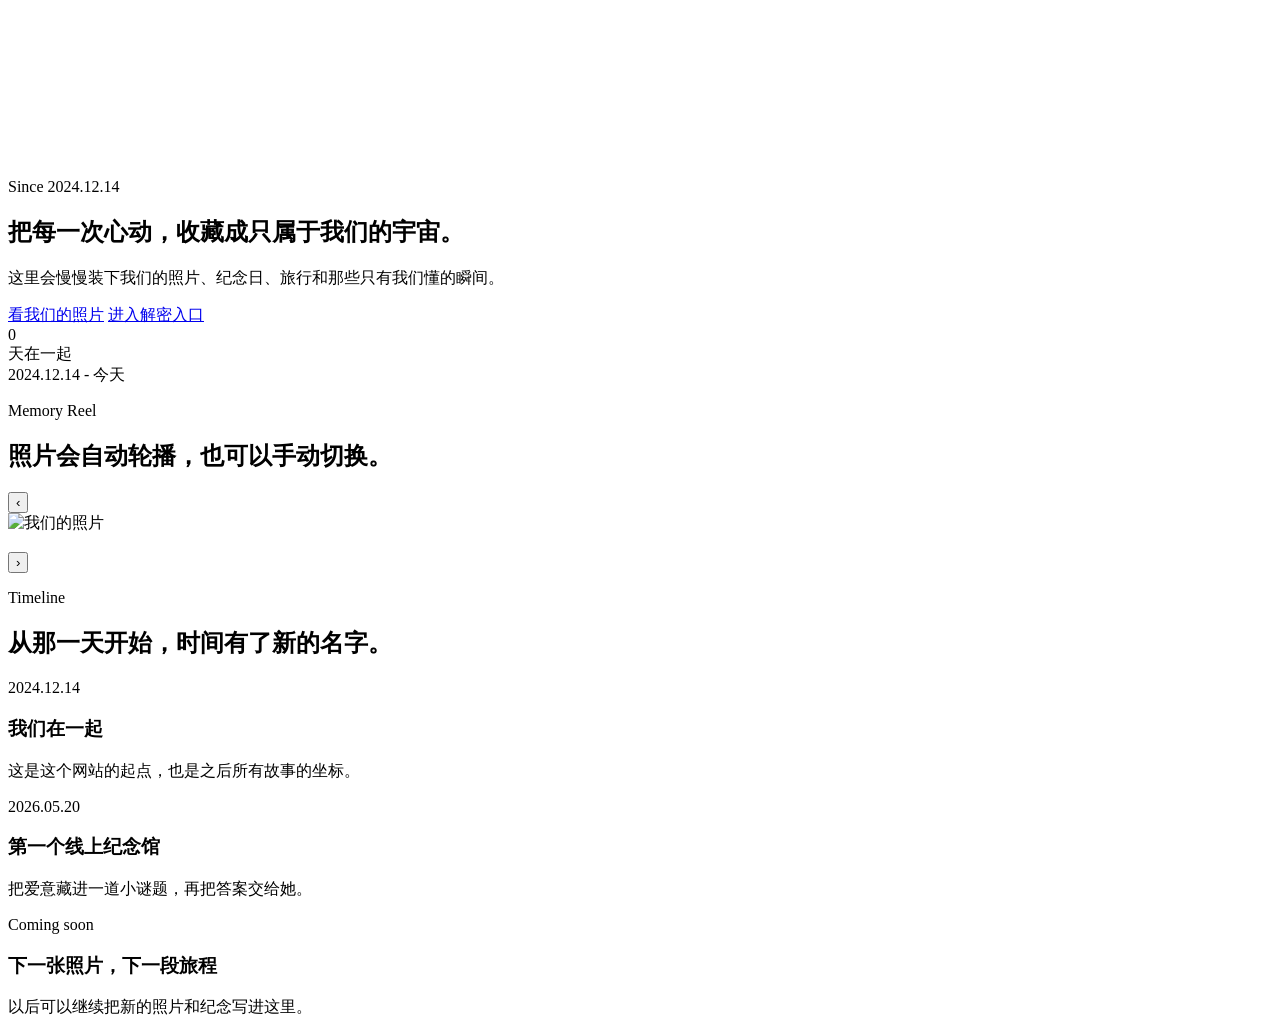
==== index.html @ 031fe394 "Add memory page" ====
<!doctype html>
<html lang="zh-CN">
  <head>
    <meta charset="UTF-8" />
    <meta name="viewport" content="width=device-width, initial-scale=1.0" />
    <meta name="theme-color" content="#101820" />
    <title>我们的纪念馆</title>
    <link rel="stylesheet" href="styles.css" />
  </head>
  <body>
    <canvas id="constellation" aria-hidden="true"></canvas>

    <main class="memory-page">
      <section class="hero-section" aria-label="我们的纪念首页">
        <div class="hero-copy">
          <p class="eyebrow">Since 2024.12.14</p>
          <h1>把每一次心动，收藏成只属于我们的宇宙。</h1>
          <p class="hero-note">
            这里会慢慢装下我们的照片、纪念日、旅行和那些只有我们懂的瞬间。
          </p>
          <div class="hero-actions">
            <a class="primary-link" href="#photos">看我们的照片</a>
            <a class="secondary-link" href="gate.html">进入解密入口</a>
          </div>
        </div>

        <div class="time-orbit" aria-label="在一起的时间">
          <div class="orbit-ring"></div>
          <div class="days-number" id="daysTogether">0</div>
          <div class="days-label">天在一起</div>
          <div class="date-label">2024.12.14 - 今天</div>
        </div>
      </section>

      <section class="section-band" id="photos">
        <div class="section-heading">
          <p class="eyebrow">Memory Reel</p>
          <h2>照片会自动轮播，也可以手动切换。</h2>
        </div>

        <div class="gallery-shell">
          <button class="icon-button" id="prevPhoto" aria-label="上一张照片">
            <span aria-hidden="true">‹</span>
          </button>

          <article class="photo-stage" id="photoStage">
            <img id="currentPhoto" alt="我们的照片" />
            <div class="photo-caption">
              <p id="photoDate"></p>
              <h3 id="photoTitle"></h3>
              <p id="photoText"></p>
            </div>
          </article>

          <button class="icon-button" id="nextPhoto" aria-label="下一张照片">
            <span aria-hidden="true">›</span>
          </button>
        </div>

        <div class="photo-dots" id="photoDots" aria-label="照片分页"></div>
      </section>

      <section class="timeline-section" aria-label="我们的时间线">
        <div class="section-heading">
          <p class="eyebrow">Timeline</p>
          <h2>从那一天开始，时间有了新的名字。</h2>
        </div>

        <div class="timeline">
          <div class="timeline-item">
            <time>2024.12.14</time>
            <h3>我们在一起</h3>
            <p>这是这个网站的起点，也是之后所有故事的坐标。</p>
          </div>
          <div class="timeline-item">
            <time>2026.05.20</time>
            <h3>第一个线上纪念馆</h3>
            <p>把爱意藏进一道小谜题，再把答案交给她。</p>
          </div>
          <div class="timeline-item is-muted">
            <time>Coming soon</time>
            <h3>下一张照片，下一段旅程</h3>
            <p>以后可以继续把新的照片和纪念写进这里。</p>
          </div>
        </div>
      </section>
    </main>

    <script src="data/photos.js"></script>
    <script src="main.js"></script>
  </body>
</html>
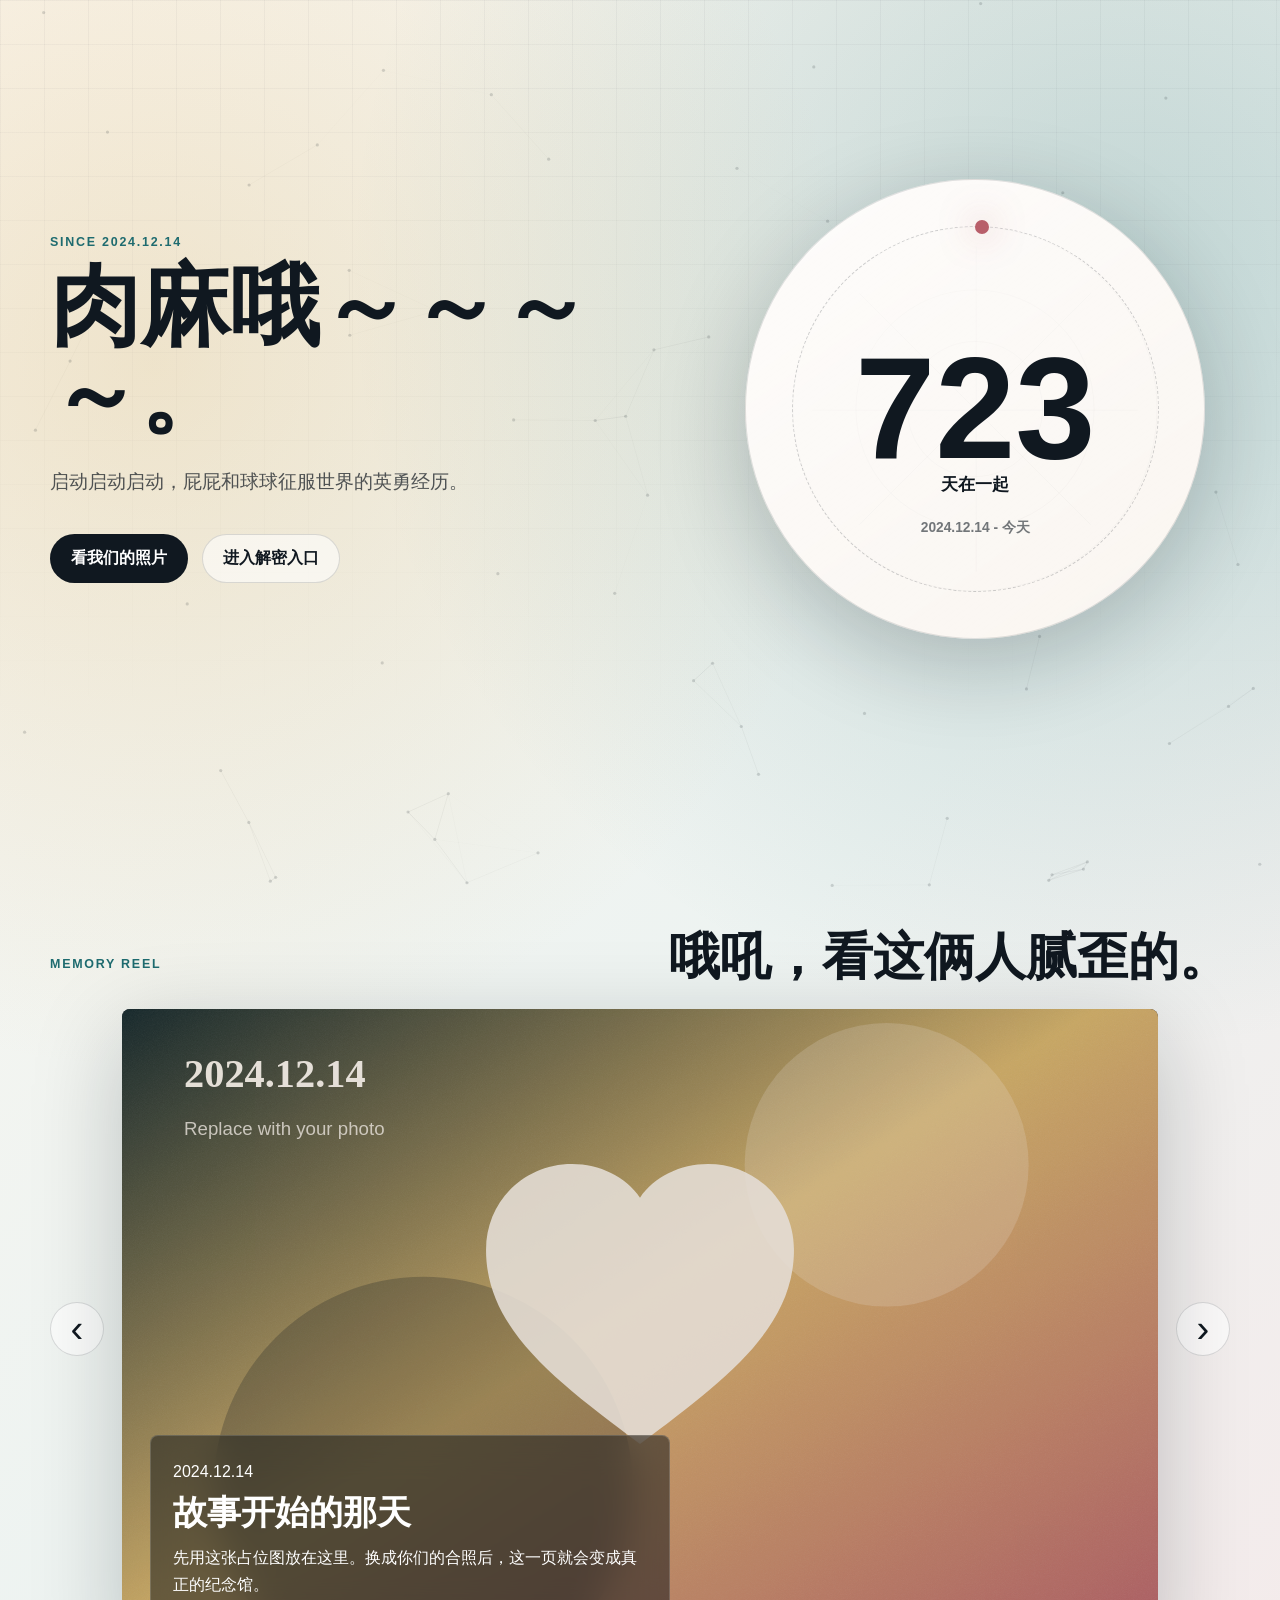
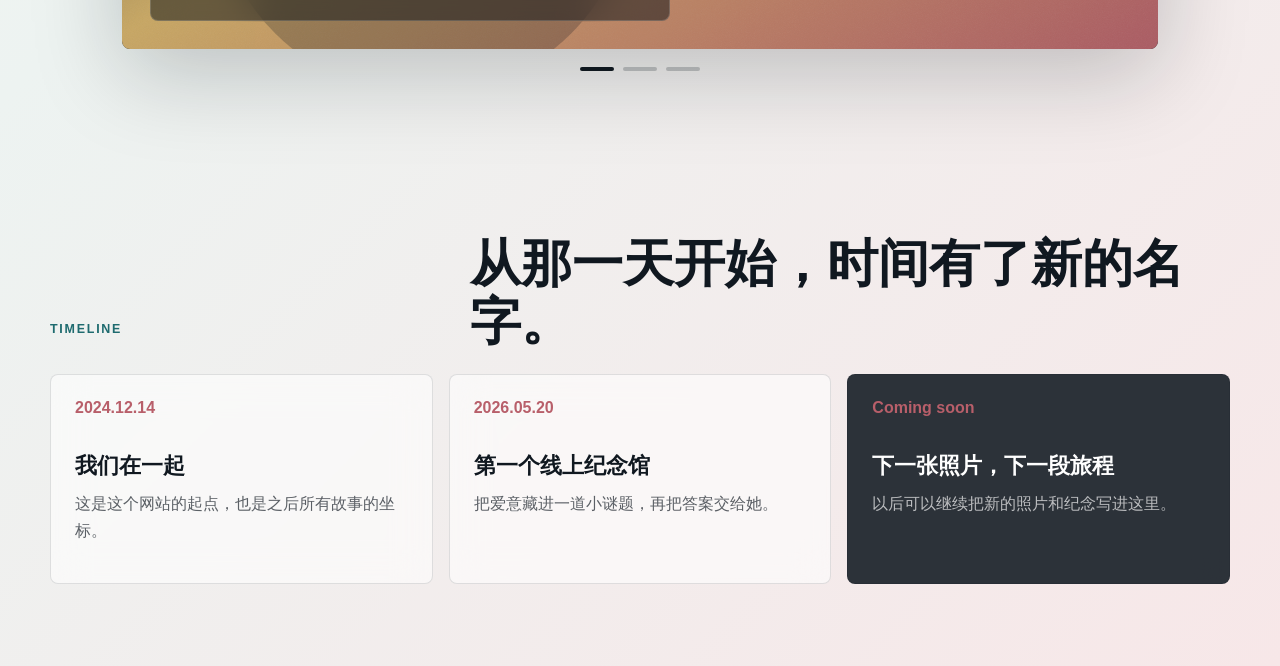
==== commit f489668e: "Update index.html" ====
--- a/index.html
+++ b/index.html
@@ -4,7 +4,7 @@
     <meta charset="UTF-8" />
     <meta name="viewport" content="width=device-width, initial-scale=1.0" />
     <meta name="theme-color" content="#101820" />
-    <title>我们的纪念馆</title>
+    <title>屁屁和球球的空间</title>
     <link rel="stylesheet" href="styles.css" />
   </head>
   <body>
@@ -14,9 +14,9 @@
       <section class="hero-section" aria-label="我们的纪念首页">
         <div class="hero-copy">
           <p class="eyebrow">Since 2024.12.14</p>
-          <h1>把每一次心动，收藏成只属于我们的宇宙。</h1>
+          <h1>肉麻哦～～～～。</h1>
           <p class="hero-note">
-            这里会慢慢装下我们的照片、纪念日、旅行和那些只有我们懂的瞬间。
+            启动启动启动，屁屁和球球征服世界的英勇经历。
           </p>
           <div class="hero-actions">
             <a class="primary-link" href="#photos">看我们的照片</a>
@@ -24,7 +24,7 @@
           </div>
         </div>
 
-        <div class="time-orbit" aria-label="在一起的时间">
+        <div class="time-orbit" aria-label="你肯定会知道的">
           <div class="orbit-ring"></div>
           <div class="days-number" id="daysTogether">0</div>
           <div class="days-label">天在一起</div>
@@ -35,7 +35,7 @@
       <section class="section-band" id="photos">
         <div class="section-heading">
           <p class="eyebrow">Memory Reel</p>
-          <h2>照片会自动轮播，也可以手动切换。</h2>
+          <h2>哦吼，看这俩人腻歪的。</h2>
         </div>
 
         <div class="gallery-shell">
--- a/styles.css
+++ b/styles.css
@@ -0,0 +1,611 @@
+:root {
+  --ink: #101820;
+  --paper: #f7f0e8;
+  --gold: #d8b36a;
+  --rose: #b85f6a;
+  --teal: #1e6b6f;
+  --night: #0b1117;
+  --mist: rgba(255, 255, 255, 0.72);
+  --line: rgba(16, 24, 32, 0.12);
+  --shadow: 0 24px 90px rgba(11, 17, 23, 0.22);
+}
+
+* {
+  box-sizing: border-box;
+}
+
+html {
+  scroll-behavior: smooth;
+}
+
+body {
+  min-height: 100vh;
+  margin: 0;
+  color: var(--ink);
+  background:
+    radial-gradient(circle at 12% 16%, rgba(216, 179, 106, 0.28), transparent 32%),
+    radial-gradient(circle at 88% 12%, rgba(30, 107, 111, 0.22), transparent 34%),
+    linear-gradient(135deg, #fbf7f0 0%, #edf3f1 48%, #f7e7e8 100%);
+  font-family:
+    "PingFang SC", "Microsoft YaHei", "Helvetica Neue", Arial, system-ui, sans-serif;
+  overflow-x: hidden;
+}
+
+body::before {
+  position: fixed;
+  inset: 0;
+  z-index: -2;
+  pointer-events: none;
+  content: "";
+  background-image:
+    linear-gradient(rgba(16, 24, 32, 0.035) 1px, transparent 1px),
+    linear-gradient(90deg, rgba(16, 24, 32, 0.035) 1px, transparent 1px);
+  background-size: 44px 44px;
+  mask-image: linear-gradient(to bottom, black, transparent 82%);
+}
+
+@supports (-webkit-touch-callout: none) {
+  body::before {
+    -webkit-mask-image: linear-gradient(to bottom, black, transparent 82%);
+  }
+}
+
+#constellation {
+  position: fixed;
+  inset: 0;
+  z-index: -1;
+  width: 100%;
+  height: 100%;
+  pointer-events: none;
+  opacity: 0.55;
+}
+
+a {
+  color: inherit;
+}
+
+.memory-page,
+.gate-page {
+  width: min(1180px, calc(100% - 32px));
+  margin: 0 auto;
+}
+
+.hero-section {
+  display: grid;
+  grid-template-columns: minmax(0, 1.1fr) minmax(280px, 0.9fr);
+  align-items: center;
+  min-height: 94vh;
+  gap: 48px;
+  padding: 44px 0 72px;
+}
+
+.eyebrow {
+  margin: 0 0 14px;
+  color: var(--teal);
+  font-size: 0.78rem;
+  font-weight: 700;
+  letter-spacing: 0.14em;
+  text-transform: uppercase;
+}
+
+h1,
+h2,
+h3,
+p {
+  overflow-wrap: anywhere;
+}
+
+h1,
+h2,
+h3 {
+  font-family:
+    "Songti SC", "STSong", "SimSun", "Noto Serif CJK SC", "Source Han Serif SC", serif;
+  letter-spacing: 0;
+}
+
+.hero-copy h1,
+.cipher-panel h1 {
+  max-width: 780px;
+  margin: 0;
+  font-size: clamp(2.7rem, 7vw, 5.7rem);
+  line-height: 0.98;
+}
+
+.hero-note,
+.cipher-copy {
+  max-width: 620px;
+  margin: 26px 0 0;
+  color: rgba(16, 24, 32, 0.72);
+  font-size: clamp(1rem, 2vw, 1.2rem);
+  line-height: 1.8;
+}
+
+.hero-actions {
+  display: flex;
+  flex-wrap: wrap;
+  gap: 14px;
+  margin-top: 34px;
+}
+
+.primary-link,
+.secondary-link,
+.unlock-form button {
+  min-height: 48px;
+  border: 1px solid rgba(16, 24, 32, 0.14);
+  border-radius: 999px;
+  padding: 13px 20px;
+  font-weight: 700;
+  text-decoration: none;
+  transition:
+    transform 180ms ease,
+    border-color 180ms ease,
+    background 180ms ease;
+}
+
+.primary-link,
+.unlock-form button {
+  color: #fff;
+  background: var(--ink);
+}
+
+.secondary-link {
+  background: rgba(255, 255, 255, 0.58);
+}
+
+.primary-link:hover,
+.secondary-link:hover,
+.unlock-form button:hover,
+.icon-button:hover {
+  transform: translateY(-2px);
+}
+
+.time-orbit {
+  position: relative;
+  display: grid;
+  place-items: center;
+  justify-self: center;
+  width: min(460px, 100%);
+  aspect-ratio: 1;
+  border: 1px solid rgba(16, 24, 32, 0.12);
+  border-radius: 50%;
+  background:
+    linear-gradient(145deg, rgba(255, 255, 255, 0.84), rgba(255, 255, 255, 0.36)),
+    url("assets/placeholders/memory-texture.svg") center / cover;
+  box-shadow: var(--shadow);
+  overflow: hidden;
+}
+
+.orbit-ring {
+  position: absolute;
+  inset: 10%;
+  border: 1px dashed rgba(16, 24, 32, 0.2);
+  border-radius: 50%;
+  animation: spin 28s linear infinite;
+}
+
+.orbit-ring::before {
+  position: absolute;
+  top: -7px;
+  left: 50%;
+  width: 14px;
+  height: 14px;
+  border-radius: 50%;
+  content: "";
+  background: var(--rose);
+  box-shadow: 0 0 34px rgba(184, 95, 106, 0.65);
+}
+
+.days-number {
+  font-size: clamp(5rem, 16vw, 9rem);
+  font-weight: 800;
+  line-height: 0.9;
+}
+
+.days-label,
+.date-label {
+  position: absolute;
+  font-weight: 700;
+}
+
+.days-label {
+  bottom: 31%;
+  font-size: 1.05rem;
+}
+
+.date-label {
+  bottom: 22%;
+  color: rgba(16, 24, 32, 0.58);
+  font-size: 0.86rem;
+}
+
+.section-band,
+.timeline-section {
+  padding: 82px 0;
+}
+
+.section-heading {
+  display: flex;
+  align-items: end;
+  justify-content: space-between;
+  gap: 28px;
+  margin-bottom: 24px;
+}
+
+.section-heading h2 {
+  max-width: 760px;
+  margin: 0;
+  font-size: clamp(1.8rem, 4vw, 3.6rem);
+  line-height: 1.12;
+}
+
+.gallery-shell {
+  display: grid;
+  grid-template-columns: 54px minmax(0, 1fr) 54px;
+  gap: 18px;
+  align-items: center;
+}
+
+.photo-stage {
+  position: relative;
+  min-height: 640px;
+  border-radius: 8px;
+  overflow: hidden;
+  background: #14191f;
+  box-shadow: var(--shadow);
+}
+
+.photo-stage img {
+  position: absolute;
+  inset: 0;
+  width: 100%;
+  height: 100%;
+  object-fit: cover;
+  opacity: 0.92;
+  transform: scale(1.01);
+  transition:
+    opacity 420ms ease,
+    transform 680ms ease;
+}
+
+.photo-stage.is-switching img {
+  opacity: 0;
+  transform: scale(1.04);
+}
+
+.photo-caption {
+  position: absolute;
+  right: 28px;
+  bottom: 28px;
+  left: 28px;
+  max-width: 520px;
+  padding: 22px;
+  color: #fff;
+  background: rgba(11, 17, 23, 0.5);
+  border: 1px solid rgba(255, 255, 255, 0.16);
+  border-radius: 8px;
+  backdrop-filter: blur(18px);
+}
+
+.photo-caption p {
+  margin: 0;
+  line-height: 1.7;
+}
+
+.photo-caption h3 {
+  margin: 5px 0 8px;
+  font-size: clamp(1.35rem, 3vw, 2.15rem);
+}
+
+.icon-button {
+  display: grid;
+  place-items: center;
+  width: 54px;
+  height: 54px;
+  border: 1px solid rgba(16, 24, 32, 0.15);
+  border-radius: 50%;
+  color: var(--ink);
+  background: rgba(255, 255, 255, 0.64);
+  cursor: pointer;
+  transition:
+    transform 180ms ease,
+    background 180ms ease;
+}
+
+.icon-button span {
+  font-size: 2.4rem;
+  line-height: 1;
+}
+
+.photo-dots {
+  display: flex;
+  justify-content: center;
+  gap: 9px;
+  margin-top: 18px;
+}
+
+.photo-dots button {
+  width: 34px;
+  height: 4px;
+  border: 0;
+  border-radius: 999px;
+  background: rgba(16, 24, 32, 0.22);
+  cursor: pointer;
+}
+
+.photo-dots button[aria-current="true"] {
+  background: var(--ink);
+}
+
+.timeline {
+  display: grid;
+  grid-template-columns: repeat(3, minmax(0, 1fr));
+  gap: 16px;
+}
+
+.timeline-item {
+  min-height: 210px;
+  padding: 24px;
+  border: 1px solid var(--line);
+  border-radius: 8px;
+  background: rgba(255, 255, 255, 0.58);
+  backdrop-filter: blur(18px);
+}
+
+.timeline-item time {
+  color: var(--rose);
+  font-weight: 800;
+}
+
+.timeline-item h3 {
+  margin: 34px 0 10px;
+  font-size: 1.35rem;
+}
+
+.timeline-item p {
+  margin: 0;
+  color: rgba(16, 24, 32, 0.68);
+  line-height: 1.7;
+}
+
+.timeline-item.is-muted {
+  background: rgba(16, 24, 32, 0.88);
+  color: #fff;
+}
+
+.timeline-item.is-muted p {
+  color: rgba(255, 255, 255, 0.68);
+}
+
+.gate-body {
+  color: #f8efe8;
+  background:
+    radial-gradient(circle at 18% 24%, rgba(184, 95, 106, 0.34), transparent 30%),
+    radial-gradient(circle at 82% 18%, rgba(216, 179, 106, 0.2), transparent 34%),
+    linear-gradient(135deg, #071018 0%, #101820 46%, #1d2228 100%);
+}
+
+.gate-body::before {
+  background-image:
+    linear-gradient(rgba(255, 255, 255, 0.04) 1px, transparent 1px),
+    linear-gradient(90deg, rgba(255, 255, 255, 0.04) 1px, transparent 1px);
+}
+
+.gate-page {
+  display: grid;
+  place-items: center;
+  min-height: 100vh;
+  padding: 44px 0;
+}
+
+.cipher-panel {
+  width: min(820px, 100%);
+  padding: clamp(28px, 6vw, 56px);
+  border: 1px solid rgba(255, 255, 255, 0.14);
+  border-radius: 8px;
+  background:
+    linear-gradient(145deg, rgba(255, 255, 255, 0.1), rgba(255, 255, 255, 0.035)),
+    url("assets/placeholders/cipher-paper.svg") center / cover;
+  box-shadow: 0 28px 100px rgba(0, 0, 0, 0.34);
+  backdrop-filter: blur(22px);
+}
+
+.gate-body .eyebrow {
+  color: var(--gold);
+}
+
+.cipher-copy {
+  color: rgba(248, 239, 232, 0.76);
+}
+
+.clue-grid {
+  display: grid;
+  grid-template-columns: repeat(3, minmax(0, 1fr));
+  gap: 12px;
+  margin: 34px 0;
+}
+
+.clue-card {
+  min-height: 138px;
+  padding: 18px;
+  border: 1px solid rgba(255, 255, 255, 0.14);
+  border-radius: 8px;
+  background: rgba(255, 255, 255, 0.07);
+}
+
+.clue-card span {
+  color: var(--gold);
+  font-size: 0.8rem;
+  font-weight: 800;
+}
+
+.clue-card p {
+  margin: 28px 0 0;
+  line-height: 1.65;
+}
+
+.unlock-form {
+  margin-top: 14px;
+}
+
+.unlock-form label {
+  display: block;
+  margin-bottom: 10px;
+  color: rgba(248, 239, 232, 0.78);
+  font-weight: 700;
+}
+
+.code-row {
+  display: grid;
+  grid-template-columns: minmax(0, 1fr) auto;
+  gap: 12px;
+}
+
+.unlock-form input {
+  width: 100%;
+  min-height: 58px;
+  border: 1px solid rgba(255, 255, 255, 0.18);
+  border-radius: 999px;
+  padding: 0 20px;
+  color: #fff;
+  background: rgba(255, 255, 255, 0.08);
+  font-size: 1.6rem;
+  font-weight: 800;
+  letter-spacing: 0.34em;
+  outline: 0;
+}
+
+.unlock-form input:focus {
+  border-color: var(--gold);
+}
+
+.unlock-form button {
+  min-width: 112px;
+  border-color: rgba(216, 179, 106, 0.42);
+  color: var(--ink);
+  background: var(--gold);
+  cursor: pointer;
+}
+
+.unlock-hint {
+  margin: 12px 0 0;
+  min-height: 24px;
+  color: rgba(248, 239, 232, 0.64);
+}
+
+.unlock-hint.is-error {
+  color: #ffb5ba;
+}
+
+.unlock-overlay {
+  position: fixed;
+  inset: 0;
+  display: grid;
+  place-items: center;
+  z-index: 8;
+  visibility: hidden;
+  opacity: 0;
+  background: rgba(8, 12, 17, 0.88);
+  transition:
+    opacity 420ms ease,
+    visibility 420ms ease;
+}
+
+.unlock-overlay.is-visible {
+  visibility: visible;
+  opacity: 1;
+}
+
+.unlock-overlay div {
+  width: min(560px, calc(100% - 36px));
+  padding: 42px;
+  border: 1px solid rgba(216, 179, 106, 0.32);
+  border-radius: 8px;
+  text-align: center;
+  background: rgba(255, 255, 255, 0.08);
+}
+
+.unlock-overlay p {
+  margin: 0 0 12px;
+  color: var(--gold);
+  font-weight: 800;
+}
+
+.unlock-overlay h2 {
+  margin: 0;
+  font-size: clamp(1.8rem, 7vw, 4rem);
+}
+
+@keyframes spin {
+  to {
+    transform: rotate(360deg);
+  }
+}
+
+@media (max-width: 860px) {
+  .hero-section {
+    grid-template-columns: 1fr;
+    min-height: auto;
+    padding-top: 56px;
+  }
+
+  .time-orbit {
+    width: min(390px, 100%);
+  }
+
+  .section-heading {
+    display: block;
+  }
+
+  .gallery-shell {
+    grid-template-columns: 1fr;
+  }
+
+  .icon-button {
+    display: none;
+  }
+
+  .photo-stage {
+    min-height: 540px;
+  }
+
+  .timeline,
+  .clue-grid {
+    grid-template-columns: 1fr;
+  }
+
+  .code-row {
+    grid-template-columns: 1fr;
+  }
+}
+
+@media (max-width: 520px) {
+  .memory-page,
+  .gate-page {
+    width: min(100% - 24px, 1180px);
+  }
+
+  .hero-copy h1,
+  .cipher-panel h1 {
+    font-size: clamp(2.25rem, 14vw, 4rem);
+  }
+
+  .hero-actions {
+    display: grid;
+  }
+
+  .primary-link,
+  .secondary-link {
+    text-align: center;
+  }
+
+  .photo-stage {
+    min-height: 470px;
+  }
+
+  .photo-caption {
+    right: 14px;
+    bottom: 14px;
+    left: 14px;
+    padding: 16px;
+  }
+}
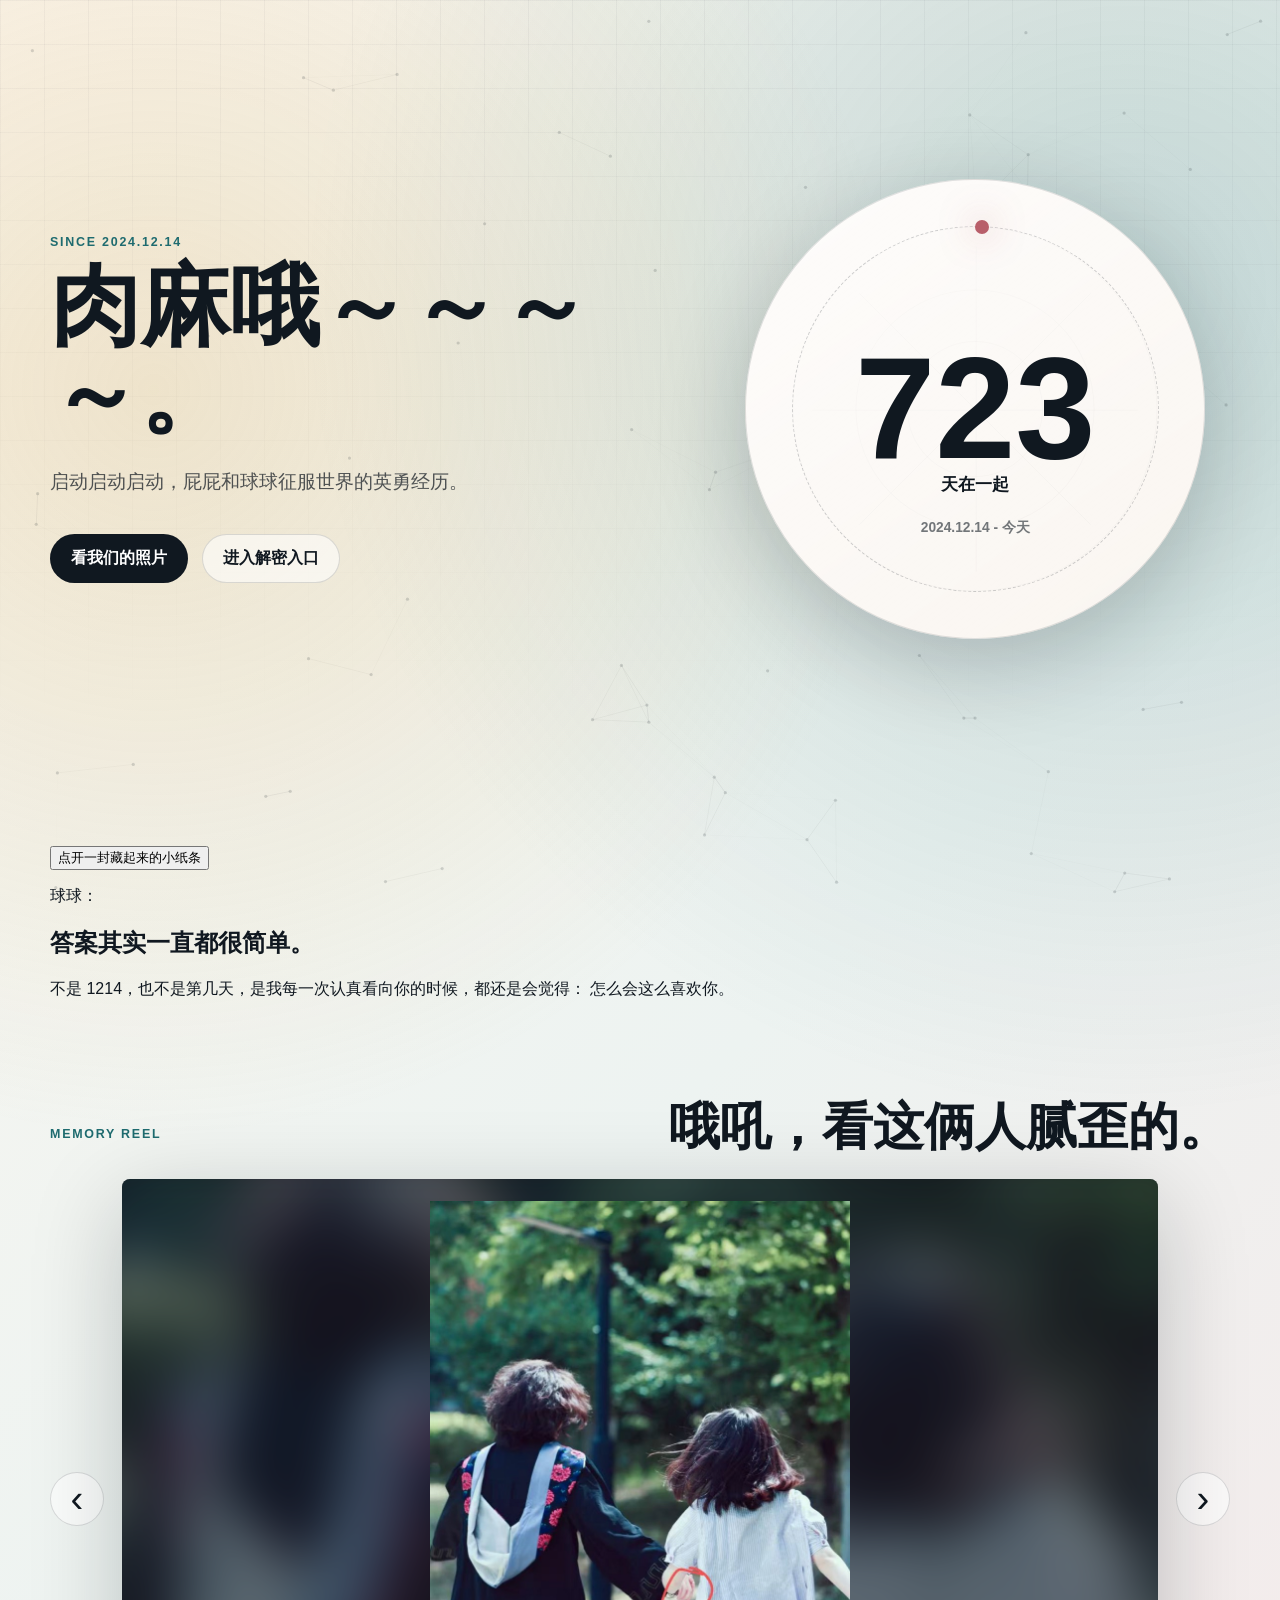
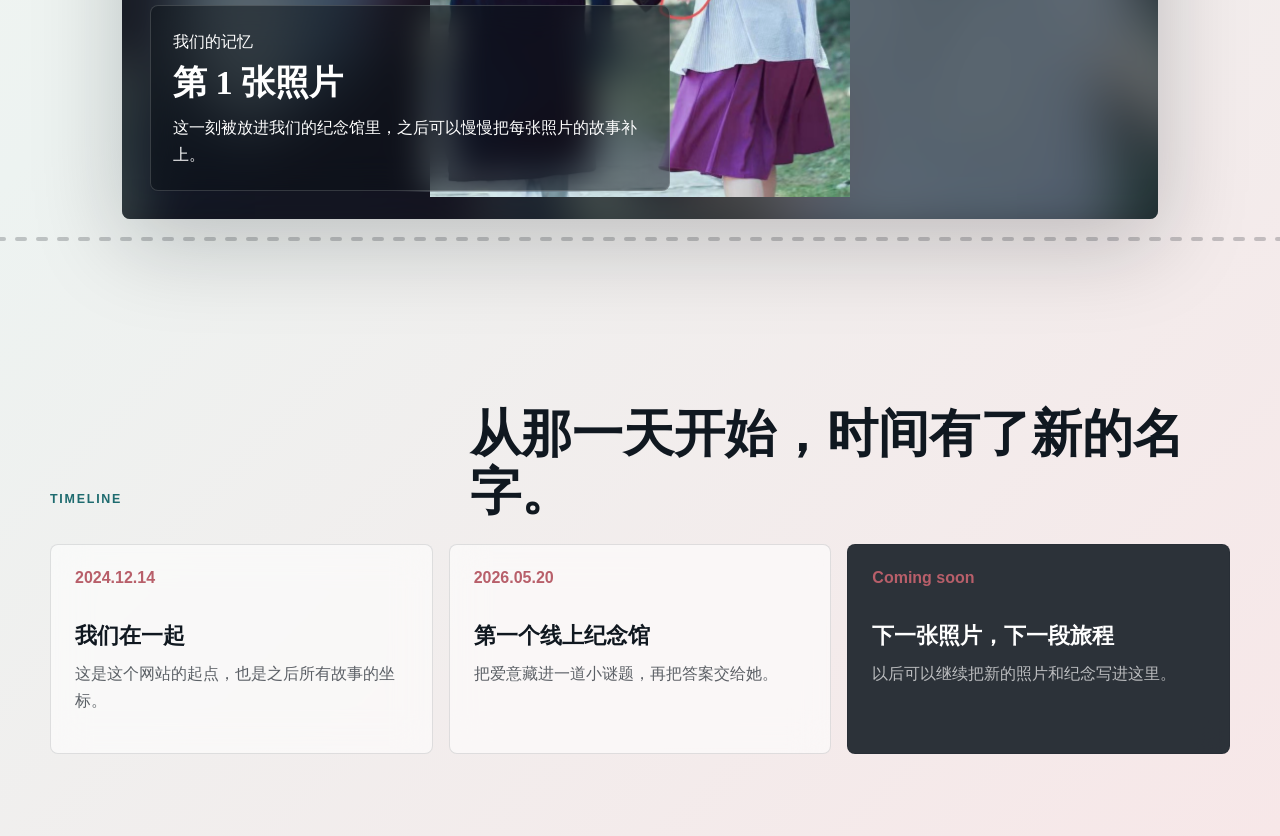
==== commit ea45e6d7: "Polish responsive memorial page" ====
--- a/index.html
+++ b/index.html
@@ -32,6 +32,20 @@
         </div>
       </section>
 
+      <section class="secret-note" aria-label="隐藏小纸条">
+        <button class="note-button" id="noteButton" type="button">
+          <span>点开一封藏起来的小纸条</span>
+        </button>
+        <div class="note-card" id="noteCard" aria-hidden="true">
+          <p>球球：</p>
+          <h2>答案其实一直都很简单。</h2>
+          <p>
+            不是 1214，也不是第几天，是我每一次认真看向你的时候，都还是会觉得：
+            怎么会这么喜欢你。
+          </p>
+        </div>
+      </section>
+
       <section class="section-band" id="photos">
         <div class="section-heading">
           <p class="eyebrow">Memory Reel</p>
@@ -44,7 +58,9 @@
           </button>
 
           <article class="photo-stage" id="photoStage">
-            <img id="currentPhoto" alt="我们的照片" />
+            <div class="photo-frame">
+              <img id="currentPhoto" alt="我们的照片" />
+            </div>
             <div class="photo-caption">
               <p id="photoDate"></p>
               <h3 id="photoTitle"></h3>
--- a/styles.css
+++ b/styles.css
@@ -254,14 +254,27 @@
   box-shadow: var(--shadow);
 }
 
+.photo-stage::before {
+  position: absolute;
+  inset: 0;
+  content: "";
+  background:
+    linear-gradient(rgba(11, 17, 23, 0.28), rgba(11, 17, 23, 0.28)),
+    var(--photo-bg, none) center / cover no-repeat;
+  filter: blur(26px);
+  opacity: 0.58;
+  transform: scale(1.08);
+}
+
 .photo-stage img {
   position: absolute;
-  inset: 0;
+  inset: 22px;
   width: 100%;
-  height: 100%;
-  object-fit: cover;
-  opacity: 0.92;
-  transform: scale(1.01);
+  width: calc(100% - 44px);
+  height: calc(100% - 44px);
+  object-fit: contain;
+  opacity: 0.98;
+  transform: scale(1);
   transition:
     opacity 420ms ease,
     transform 680ms ease;
@@ -269,7 +282,7 @@
 
 .photo-stage.is-switching img {
   opacity: 0;
-  transform: scale(1.04);
+  transform: scale(0.985);
 }
 
 .photo-caption {
@@ -608,4 +621,10 @@
     left: 14px;
     padding: 16px;
   }
-}
+
+  .photo-stage img {
+    inset: 12px;
+    width: calc(100% - 24px);
+    height: calc(100% - 24px);
+  }
+}
